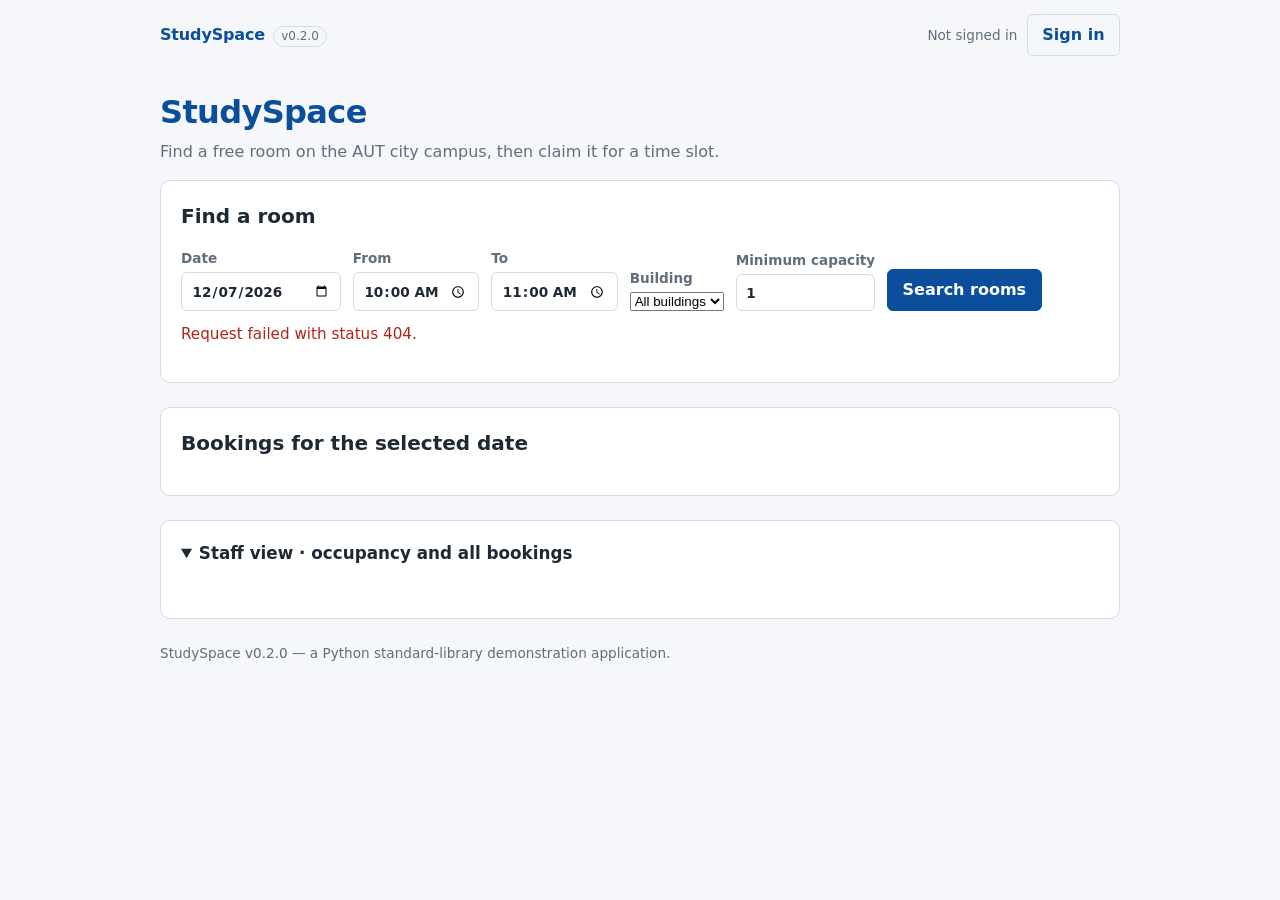
==== studyspace/web/index.html @ 30295f77 "feat(web): simplify the sign-in dialog" ====
<!DOCTYPE html>
<html lang="en-NZ">
<head>
  <meta charset="utf-8">
  <meta name="viewport" content="width=device-width, initial-scale=1">
  <title>StudySpace — find and book a study room</title>
  <link rel="stylesheet" href="styles.css">
</head>
<body>
  <header class="topbar">
    <div class="brand">
      <span class="brand-mark">StudySpace</span>
      <span class="version">v0.2.0</span>
    </div>
    <div class="identity">
      <span id="identity-label" class="identity-label">Not signed in</span>
      <button type="button" id="identity-button" class="ghost-button">Sign in</button>
      <button type="button" id="identity-signout" class="ghost-button" hidden>Sign out</button>
    </div>
  </header>

  <header class="site-header">
    <h1>StudySpace</h1>
    <p>Find a free room on the AUT city campus, then claim it for a time slot.</p>
  </header>

  <main>
    <section aria-labelledby="search-heading">
      <h2 id="search-heading">Find a room</h2>
      <form id="search-form" class="search-form">
        <label>Date
          <input type="date" id="search-date" required>
        </label>
        <label>From
          <input type="time" id="search-start" step="900" value="10:00" required>
        </label>
        <label>To
          <input type="time" id="search-end" step="900" value="11:00" required>
        </label>
        <label>Building
          <select id="search-building">
            <option value="">All buildings</option>
            <option value="WA">WA</option>
            <option value="WZ">WZ</option>
          </select>
        </label>
        <label>Minimum capacity
          <input type="number" id="search-capacity" min="1" max="10" value="1" required>
        </label>
        <button type="submit">Search rooms</button>
      </form>
      <p id="search-status" class="status" role="status"></p>
      <div id="room-results" class="card-grid"></div>
    </section>

    <section aria-labelledby="my-heading" id="my-section" hidden>
      <h2 id="my-heading">My bookings · <span id="my-date">the selected date</span></h2>
      <p id="my-status" class="status" role="status"></p>
      <div id="my-list"></div>
    </section>

    <section aria-labelledby="bookings-heading">
      <h2 id="bookings-heading">Bookings for <span id="bookings-date">the selected date</span></h2>
      <p id="bookings-status" class="status" role="status"></p>
      <div id="booking-list"></div>
    </section>

    <section aria-labelledby="staff-heading" class="staff-section">
      <details id="staff-panel" open>
        <summary id="staff-heading">Staff view · occupancy and all bookings</summary>
        <div id="staff-stats" class="stats"></div>
        <div id="staff-table" class="table-wrap"></div>
      </details>
    </section>
  </main>

  <dialog id="identity-dialog" aria-labelledby="identity-title">
    <form id="identity-form" method="dialog">
      <h2 id="identity-title">Sign in</h2>
      <label>Name
        <input type="text" id="identity-name" autocomplete="name" required>
      </label>
      <label>Email
        <input type="email" id="identity-email" autocomplete="email" required>
      </label>
      <div class="dialog-actions">
        <button type="button" id="identity-cancel">Cancel</button>
        <button type="submit" id="identity-save">Save</button>
      </div>
    </form>
  </dialog>

  <dialog id="room-dialog" aria-labelledby="room-title">
    <h2 id="room-title">Room details</h2>
    <dl id="room-details" class="detail-list"></dl>
    <div class="dialog-actions">
      <button type="button" id="room-close">Close</button>
      <button type="button" id="room-book">Book this room</button>
    </div>
  </dialog>

  <dialog id="booking-dialog" aria-labelledby="dialog-title">
    <form id="booking-form" method="dialog">
      <h2 id="dialog-title">Book <span id="dialog-room-name"></span></h2>
      <p id="dialog-slot" class="muted"></p>
      <label>Name
        <input type="text" id="booking-name" autocomplete="name" required>
      </label>
      <label>Email
        <input type="email" id="booking-email" autocomplete="email" required>
      </label>
      <p id="dialog-error" class="error" role="alert"></p>
      <div class="dialog-actions">
        <button type="button" id="dialog-cancel">Cancel</button>
        <button type="submit" id="dialog-submit">Confirm booking</button>
      </div>
    </form>
  </dialog>

  <footer class="site-footer">
    <p>StudySpace v0.2.0 — a Python standard-library demonstration application.</p>
  </footer>

  <script src="app.js"></script>
</body>
</html>
---- studyspace/web/styles.css ----
:root {
  --ink: #1f2933;
  --muted: #616e7c;
  --line: #d3dce6;
  --surface: #ffffff;
  --background: #f5f7fa;
  --accent: #0b4f9c;
  --accent-dark: #083a73;
  --danger: #b42318;
  --radius: 10px;
}

* {
  box-sizing: border-box;
}

body {
  margin: 0;
  padding: 0 1.25rem 3rem;
  background: var(--background);
  color: var(--ink);
  font-family: system-ui, -apple-system, "Segoe UI", Roboto, sans-serif;
  line-height: 1.5;
}

.site-header {
  max-width: 960px;
  margin: 0 auto;
  padding: 2rem 0 1rem;
}

.site-header h1 {
  margin: 0;
  font-size: 2rem;
  letter-spacing: -0.02em;
  color: var(--accent);
}

.site-header p {
  margin: 0.25rem 0 0;
  color: var(--muted);
}

main {
  max-width: 960px;
  margin: 0 auto;
}

section {
  background: var(--surface);
  border: 1px solid var(--line);
  border-radius: var(--radius);
  padding: 1.25rem;
  margin-bottom: 1.5rem;
}

h2 {
  margin-top: 0;
  font-size: 1.25rem;
}

.search-form {
  display: flex;
  flex-wrap: wrap;
  gap: 0.75rem;
  align-items: end;
}

.search-form label {
  display: flex;
  flex-direction: column;
  gap: 0.25rem;
  font-size: 0.85rem;
  font-weight: 600;
  color: var(--muted);
}

input,
button {
  font: inherit;
}

input {
  padding: 0.45rem 0.6rem;
  border: 1px solid var(--line);
  border-radius: 6px;
  background: var(--surface);
  color: var(--ink);
}

button {
  padding: 0.5rem 0.9rem;
  border: 1px solid var(--accent);
  border-radius: 6px;
  background: var(--accent);
  color: #ffffff;
  font-weight: 600;
  cursor: pointer;
}

button:hover {
  background: var(--accent-dark);
}

.card-grid {
  display: grid;
  grid-template-columns: repeat(auto-fill, minmax(220px, 1fr));
  gap: 0.9rem;
  margin-top: 1rem;
}

.room-card {
  border: 1px solid var(--line);
  border-radius: var(--radius);
  padding: 0.9rem;
  display: flex;
  flex-direction: column;
  gap: 0.35rem;
}

.room-card h3 {
  margin: 0;
  font-size: 1.05rem;
}

.room-card p {
  margin: 0;
}

.room-card button {
  margin-top: 0.4rem;
  align-self: start;
}

.booking-list {
  list-style: none;
  margin: 0.75rem 0 0;
  padding: 0;
  display: flex;
  flex-direction: column;
  gap: 0.4rem;
}

.booking-list li {
  display: flex;
  justify-content: space-between;
  align-items: center;
  gap: 1rem;
  padding: 0.5rem 0.7rem;
  border: 1px solid var(--line);
  border-radius: 6px;
}

.booking-list button {
  padding: 0.3rem 0.7rem;
  background: transparent;
  color: var(--danger);
  border-color: var(--danger);
}

.booking-list button:hover {
  background: var(--danger);
  color: #ffffff;
}

.status {
  margin: 0.75rem 0 0;
  color: var(--muted);
  font-size: 0.95rem;
}

.status.error,
.error {
  color: var(--danger);
}

.muted {
  color: var(--muted);
}

dialog {
  border: 1px solid var(--line);
  border-radius: var(--radius);
  padding: 1.5rem;
  width: min(420px, calc(100vw - 2rem));
}

dialog::backdrop {
  background: rgb(31 41 51 / 45%);
}

dialog h2 {
  margin-top: 0;
}

dialog label {
  display: flex;
  flex-direction: column;
  gap: 0.25rem;
  margin-bottom: 0.9rem;
  font-size: 0.9rem;
  font-weight: 600;
  color: var(--muted);
}

dialog input {
  width: 100%;
}

.dialog-actions {
  display: flex;
  justify-content: flex-end;
  gap: 0.6rem;
  margin-top: 0.5rem;
}

.dialog-actions button[type="button"] {
  background: transparent;
  color: var(--accent);
}

.site-footer {
  max-width: 960px;
  margin: 0 auto;
  color: var(--muted);
  font-size: 0.85rem;
}

@media (max-width: 640px) {
  .search-form label {
    flex: 1 1 45%;
  }

  .booking-list li {
    flex-direction: column;
    align-items: flex-start;
  }
}

/* ---------------------------------------------------------------- top bar */
.topbar {
  max-width: 960px;
  margin: 0 auto;
  padding: 0.9rem 0 0;
  display: flex;
  align-items: center;
  justify-content: space-between;
  gap: 1rem;
}

.brand {
  display: flex;
  align-items: baseline;
  gap: 0.5rem;
}

.brand-mark {
  font-weight: 700;
  color: var(--accent);
  letter-spacing: -0.01em;
}

.version {
  font-size: 0.75rem;
  color: var(--muted);
  border: 1px solid var(--line);
  border-radius: 999px;
  padding: 0.05rem 0.45rem;
}

.identity {
  display: flex;
  align-items: center;
  gap: 0.6rem;
}

.identity-label {
  font-size: 0.85rem;
  color: var(--muted);
}

.ghost-button {
  background: transparent;
  color: var(--accent);
  border-color: var(--line);
}

.ghost-button:hover {
  background: var(--accent);
  color: #ffffff;
  border-color: var(--accent);
}

/* ---------------------------------------------------------------- cards */
.card-actions {
  display: flex;
  gap: 0.5rem;
  margin-top: 0.4rem;
}

.card-actions button {
  margin-top: 0;
}

/* ---------------------------------------------------------------- staff view */
.staff-section summary {
  cursor: pointer;
  font-weight: 600;
  font-size: 1.05rem;
  color: var(--ink);
}

.stats {
  display: grid;
  grid-template-columns: repeat(auto-fit, minmax(150px, 1fr));
  gap: 0.8rem;
  margin: 1rem 0;
}

.stat-card {
  border: 1px solid var(--line);
  border-radius: var(--radius);
  padding: 0.8rem 0.9rem;
  display: flex;
  flex-direction: column;
  gap: 0.1rem;
}

.stat-card strong {
  font-size: 1.5rem;
  color: var(--accent);
}

.stat-card span {
  font-size: 0.85rem;
  color: var(--ink);
}

.stat-card small {
  font-size: 0.75rem;
  color: var(--muted);
}

.table-wrap {
  overflow-x: auto;
}

.data-table {
  width: 100%;
  border-collapse: collapse;
  font-size: 0.9rem;
}

.data-table th,
.data-table td {
  text-align: left;
  padding: 0.5rem 0.6rem;
  border-bottom: 1px solid var(--line);
  white-space: nowrap;
}

.data-table th {
  color: var(--muted);
  font-size: 0.8rem;
  text-transform: uppercase;
  letter-spacing: 0.03em;
}

.detail-list {
  display: grid;
  grid-template-columns: max-content 1fr;
  gap: 0.4rem 1rem;
  margin: 1rem 0;
}

.detail-list dt {
  color: var(--muted);
  font-weight: 600;
}

.detail-list dd {
  margin: 0;
}
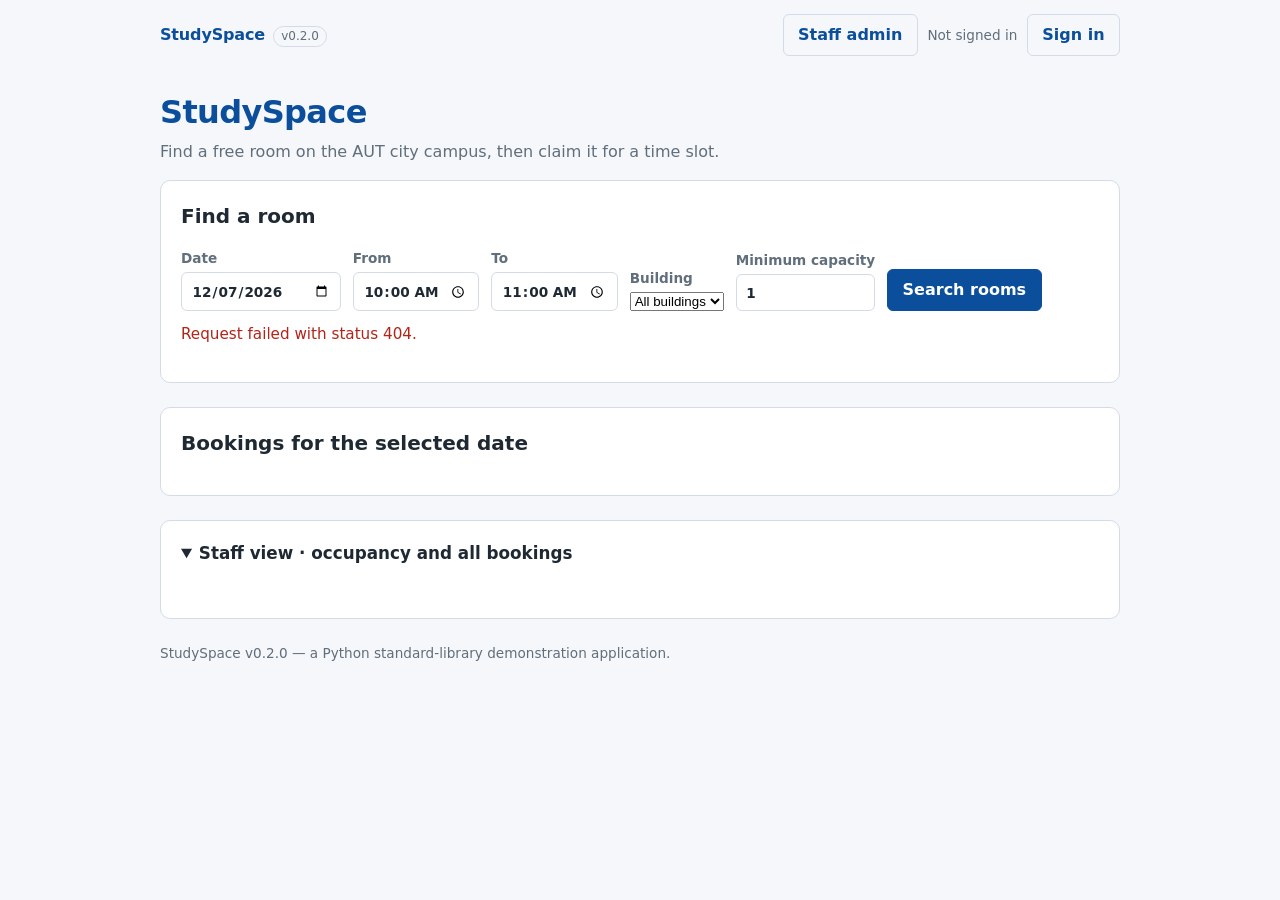
==== commit 2f0275bb: "feat(admin): add rooms and manage all bookings from a staff page" ====
--- a/studyspace/web/index.html
+++ b/studyspace/web/index.html
@@ -13,6 +13,7 @@
       <span class="version">v0.2.0</span>
     </div>
     <div class="identity">
+      <a class="ghost-button link-button" href="/admin.html">Staff admin</a>
       <span id="identity-label" class="identity-label">Not signed in</span>
       <button type="button" id="identity-button" class="ghost-button">Sign in</button>
       <button type="button" id="identity-signout" class="ghost-button" hidden>Sign out</button>
--- a/studyspace/web/styles.css
+++ b/studyspace/web/styles.css
@@ -381,3 +381,19 @@
 .detail-list dd {
   margin: 0;
 }
+
+.link-button {
+  text-decoration: none;
+  padding: 0.5rem 0.9rem;
+  border: 1px solid var(--line);
+  border-radius: 6px;
+  font-weight: 600;
+  color: var(--accent);
+  background: transparent;
+}
+
+.link-button:hover {
+  background: var(--accent);
+  color: #ffffff;
+  border-color: var(--accent);
+}
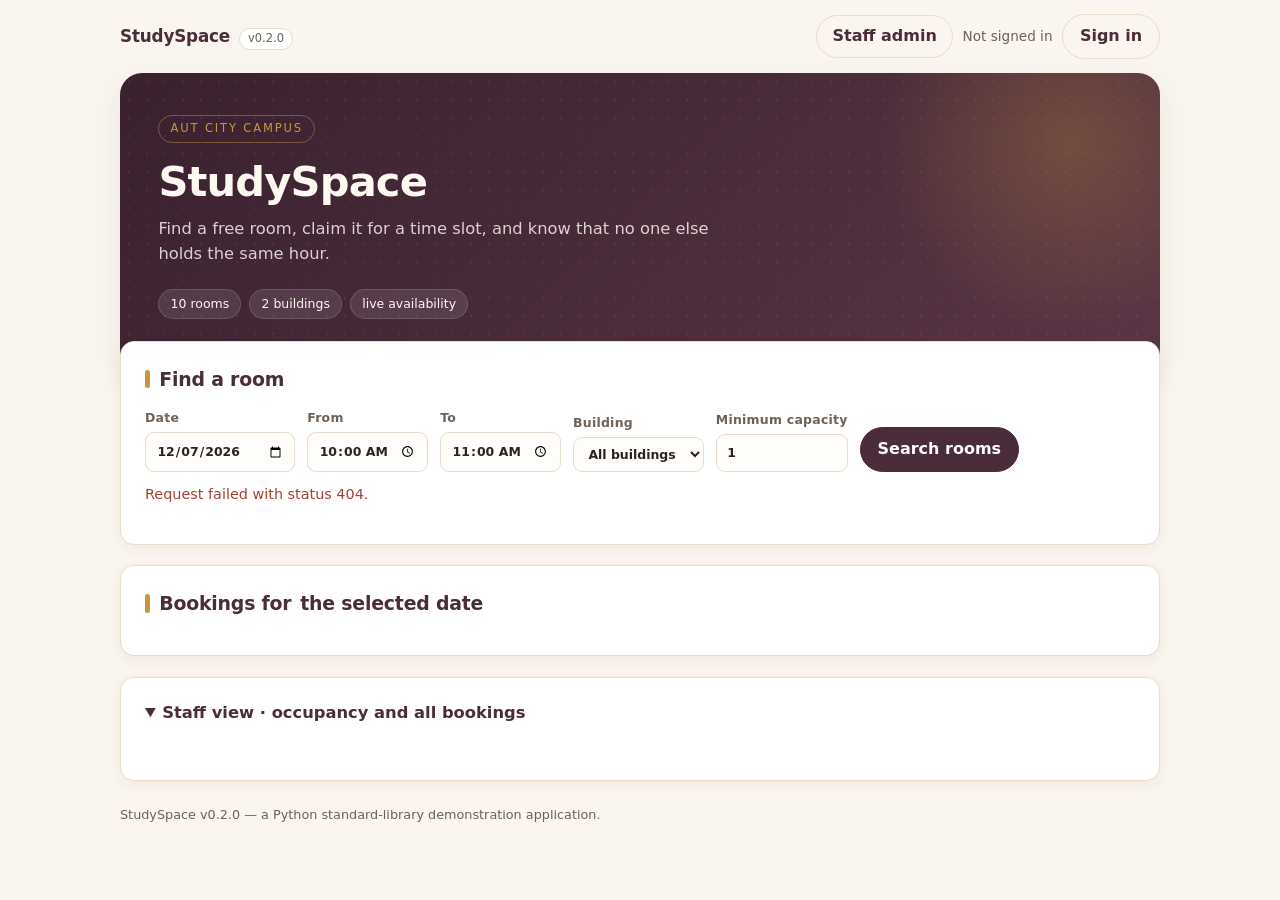
==== commit 4e3b0f1c: "style(web): warm palette, hero header and richer room cards" ====
--- a/studyspace/web/index.html
+++ b/studyspace/web/index.html
@@ -20,9 +20,17 @@
     </div>
   </header>
 
-  <header class="site-header">
-    <h1>StudySpace</h1>
-    <p>Find a free room on the AUT city campus, then claim it for a time slot.</p>
+  <header class="hero">
+    <div class="hero-inner">
+      <span class="eyebrow">AUT city campus</span>
+      <h1>StudySpace</h1>
+      <p>Find a free room, claim it for a time slot, and know that no one else holds the same hour.</p>
+      <div class="hero-facts">
+        <span>10 rooms</span>
+        <span>2 buildings</span>
+        <span>live availability</span>
+      </div>
+    </div>
   </header>
 
   <main>
--- a/studyspace/web/styles.css
+++ b/studyspace/web/styles.css
@@ -1,13 +1,17 @@
 :root {
-  --ink: #1f2933;
-  --muted: #616e7c;
-  --line: #d3dce6;
+  --ink: #2a2420;
+  --muted: #6e6257;
+  --line: #e8dccb;
   --surface: #ffffff;
-  --background: #f5f7fa;
-  --accent: #0b4f9c;
-  --accent-dark: #083a73;
-  --danger: #b42318;
-  --radius: 10px;
+  --background: #faf5ee;
+  --primary: #4a2c3a;
+  --primary-dark: #35202a;
+  --accent: #c9963f;
+  --accent-soft: #f3e6cd;
+  --danger: #a6402f;
+  --radius: 14px;
+  --shadow: 0 10px 30px rgb(74 44 58 / 8%);
+  --shadow-soft: 0 4px 14px rgb(74 44 58 / 6%);
 }
 
 * {
@@ -19,46 +23,172 @@
   padding: 0 1.25rem 3rem;
   background: var(--background);
   color: var(--ink);
-  font-family: system-ui, -apple-system, "Segoe UI", Roboto, sans-serif;
-  line-height: 1.5;
-}
-
-.site-header {
-  max-width: 960px;
+  font-family: "Segoe UI", system-ui, -apple-system, Roboto, sans-serif;
+  line-height: 1.55;
+}
+
+/* ---------------------------------------------------------------- top bar */
+.topbar {
+  max-width: 1040px;
   margin: 0 auto;
-  padding: 2rem 0 1rem;
-}
-
-.site-header h1 {
+  padding: 0.9rem 0;
+  display: flex;
+  align-items: center;
+  justify-content: space-between;
+  gap: 1rem;
+}
+
+.brand {
+  display: flex;
+  align-items: baseline;
+  gap: 0.55rem;
+}
+
+.brand-mark {
+  font-weight: 700;
+  font-size: 1.05rem;
+  color: var(--primary);
+  letter-spacing: -0.01em;
+}
+
+.version {
+  font-size: 0.72rem;
+  color: var(--muted);
+  border: 1px solid var(--line);
+  border-radius: 999px;
+  padding: 0.05rem 0.5rem;
+  background: var(--surface);
+}
+
+.identity {
+  display: flex;
+  align-items: center;
+  gap: 0.6rem;
+}
+
+.identity-label {
+  font-size: 0.85rem;
+  color: var(--muted);
+}
+
+/* ---------------------------------------------------------------- hero */
+.hero {
+  position: relative;
+  overflow: hidden;
+  border-radius: 22px;
+  background: linear-gradient(135deg, #3a2130 0%, #4a2c3a 55%, #5a3546 100%);
+  color: #fdf8f0;
+  padding: 2.6rem 2.4rem 3.6rem;
+  max-width: 1040px;
+  margin: 0 auto;
+  box-shadow: var(--shadow);
+}
+
+.hero::before {
+  content: "";
+  position: absolute;
+  inset: 0;
+  background-image: radial-gradient(rgb(201 150 63 / 22%) 1px, transparent 1px);
+  background-size: 18px 18px;
+  opacity: 0.55;
+  pointer-events: none;
+}
+
+.hero::after {
+  content: "";
+  position: absolute;
+  right: -120px;
+  top: -140px;
+  width: 420px;
+  height: 420px;
+  border-radius: 50%;
+  background: radial-gradient(circle, rgb(201 150 63 / 28%), transparent 65%);
+  pointer-events: none;
+}
+
+.hero-inner {
+  position: relative;
+  z-index: 1;
+  max-width: 720px;
+}
+
+.eyebrow {
+  display: inline-block;
+  font-size: 0.72rem;
+  letter-spacing: 0.16em;
+  text-transform: uppercase;
+  color: var(--accent);
+  border: 1px solid rgb(201 150 63 / 45%);
+  border-radius: 999px;
+  padding: 0.25rem 0.7rem;
+  margin-bottom: 1rem;
+}
+
+.hero h1 {
   margin: 0;
-  font-size: 2rem;
+  font-size: 2.6rem;
   letter-spacing: -0.02em;
-  color: var(--accent);
-}
-
-.site-header p {
-  margin: 0.25rem 0 0;
-  color: var(--muted);
+  line-height: 1.1;
+}
+
+.hero p {
+  margin: 0.7rem 0 0;
+  color: rgb(253 248 240 / 82%);
+  font-size: 1.02rem;
+  max-width: 560px;
+}
+
+.hero-facts {
+  display: flex;
+  flex-wrap: wrap;
+  gap: 0.5rem;
+  margin-top: 1.4rem;
+}
+
+.hero-facts span {
+  font-size: 0.78rem;
+  padding: 0.28rem 0.7rem;
+  border-radius: 999px;
+  background: rgb(255 255 255 / 10%);
+  border: 1px solid rgb(255 255 255 / 14%);
 }
 
 main {
-  max-width: 960px;
-  margin: 0 auto;
-}
-
+  max-width: 1040px;
+  margin: -2.2rem auto 0;
+  position: relative;
+  z-index: 2;
+}
+
+/* ---------------------------------------------------------------- sections */
 section {
   background: var(--surface);
   border: 1px solid var(--line);
   border-radius: var(--radius);
-  padding: 1.25rem;
-  margin-bottom: 1.5rem;
+  padding: 1.4rem 1.5rem;
+  margin-bottom: 1.3rem;
+  box-shadow: var(--shadow-soft);
 }
 
 h2 {
-  margin-top: 0;
-  font-size: 1.25rem;
-}
-
+  margin: 0 0 0.9rem;
+  font-size: 1.18rem;
+  letter-spacing: -0.01em;
+  color: var(--primary);
+  display: flex;
+  align-items: center;
+  gap: 0.55rem;
+}
+
+h2::before {
+  content: "";
+  width: 0.34rem;
+  height: 1.15rem;
+  border-radius: 999px;
+  background: var(--accent);
+}
+
+/* ---------------------------------------------------------------- form */
 .search-form {
   display: flex;
   flex-wrap: wrap;
@@ -69,76 +199,163 @@
 .search-form label {
   display: flex;
   flex-direction: column;
-  gap: 0.25rem;
-  font-size: 0.85rem;
-  font-weight: 600;
+  gap: 0.3rem;
+  font-size: 0.78rem;
+  font-weight: 600;
+  letter-spacing: 0.02em;
   color: var(--muted);
 }
 
 input,
+button,
+select {
+  font: inherit;
+}
+
+input,
+select {
+  padding: 0.5rem 0.65rem;
+  border: 1px solid var(--line);
+  border-radius: 9px;
+  background: #fffdf9;
+  color: var(--ink);
+}
+
+input:focus,
+select:focus {
+  outline: 2px solid rgb(201 150 63 / 35%);
+  border-color: var(--accent);
+}
+
 button {
-  font: inherit;
-}
-
-input {
-  padding: 0.45rem 0.6rem;
-  border: 1px solid var(--line);
-  border-radius: 6px;
-  background: var(--surface);
-  color: var(--ink);
-}
-
-button {
-  padding: 0.5rem 0.9rem;
-  border: 1px solid var(--accent);
-  border-radius: 6px;
-  background: var(--accent);
-  color: #ffffff;
+  padding: 0.55rem 1.05rem;
+  border: 1px solid var(--primary);
+  border-radius: 999px;
+  background: var(--primary);
+  color: #fff;
   font-weight: 600;
   cursor: pointer;
+  transition: transform 0.12s ease, background 0.12s ease;
 }
 
 button:hover {
-  background: var(--accent-dark);
-}
-
+  background: var(--primary-dark);
+  transform: translateY(-1px);
+}
+
+.ghost-button {
+  background: transparent;
+  color: var(--primary);
+  border-color: var(--line);
+}
+
+.ghost-button:hover {
+  background: var(--primary);
+  color: #fff;
+  border-color: var(--primary);
+}
+
+.link-button {
+  text-decoration: none;
+  padding: 0.5rem 0.95rem;
+  border: 1px solid var(--line);
+  border-radius: 999px;
+  font-weight: 600;
+  color: var(--primary);
+  background: transparent;
+}
+
+.link-button:hover {
+  background: var(--primary);
+  color: #fff;
+  border-color: var(--primary);
+}
+
+/* ---------------------------------------------------------------- room cards */
 .card-grid {
   display: grid;
-  grid-template-columns: repeat(auto-fill, minmax(220px, 1fr));
+  grid-template-columns: repeat(auto-fill, minmax(260px, 1fr));
   gap: 0.9rem;
   margin-top: 1rem;
 }
 
 .room-card {
-  border: 1px solid var(--line);
-  border-radius: var(--radius);
-  padding: 0.9rem;
+  position: relative;
+  border: 1px solid var(--line);
+  border-radius: 16px;
+  padding: 1rem 1rem 0.9rem;
   display: flex;
   flex-direction: column;
   gap: 0.35rem;
+  background: #fffdf9;
+  transition: transform 0.15s ease, box-shadow 0.15s ease;
+}
+
+.room-card:hover {
+  transform: translateY(-3px);
+  box-shadow: var(--shadow-soft);
 }
 
 .room-card h3 {
   margin: 0;
-  font-size: 1.05rem;
+  font-size: 1.02rem;
+  color: var(--primary);
+  padding-right: 3.2rem;
 }
 
 .room-card p {
   margin: 0;
-}
-
-.room-card button {
-  margin-top: 0.4rem;
-  align-self: start;
-}
-
+  font-size: 0.9rem;
+  color: var(--ink);
+}
+
+.room-card .muted {
+  display: flex;
+  flex-wrap: wrap;
+  gap: 0.3rem;
+  font-size: 0.78rem;
+}
+
+.chip {
+  display: inline-block;
+  padding: 0.12rem 0.5rem;
+  border-radius: 999px;
+  background: var(--accent-soft);
+  color: #7a5a1f;
+  font-size: 0.72rem;
+  border: 1px solid #ecd9b3;
+}
+
+.capacity-chip {
+  position: absolute;
+  top: 0.85rem;
+  right: 0.9rem;
+  background: var(--primary);
+  color: #fff;
+  border: 0;
+  font-weight: 600;
+}
+
+.card-actions {
+  display: flex;
+  gap: 0.5rem;
+  margin-top: 0.55rem;
+}
+
+.card-actions button {
+  margin-top: 0;
+  padding: 0.42rem 0.85rem;
+  font-size: 0.85rem;
+}
+
+/* ---------------------------------------------------------------- lists */
 .booking-list {
   list-style: none;
   margin: 0.75rem 0 0;
   padding: 0;
   display: flex;
   flex-direction: column;
-  gap: 0.4rem;
+  gap: 0.45rem;
 }
 
 .booking-list li {
@@ -146,13 +363,14 @@
   justify-content: space-between;
   align-items: center;
   gap: 1rem;
-  padding: 0.5rem 0.7rem;
-  border: 1px solid var(--line);
-  border-radius: 6px;
+  padding: 0.6rem 0.8rem;
+  border: 1px solid var(--line);
+  border-radius: 10px;
+  background: #fffdf9;
 }
 
 .booking-list button {
-  padding: 0.3rem 0.7rem;
+  padding: 0.32rem 0.8rem;
   background: transparent;
   color: var(--danger);
   border-color: var(--danger);
@@ -160,13 +378,13 @@
 
 .booking-list button:hover {
   background: var(--danger);
-  color: #ffffff;
+  color: #fff;
 }
 
 .status {
-  margin: 0.75rem 0 0;
-  color: var(--muted);
-  font-size: 0.95rem;
+  margin: 0.7rem 0 0;
+  color: var(--muted);
+  font-size: 0.9rem;
 }
 
 .status.error,
@@ -178,27 +396,34 @@
   color: var(--muted);
 }
 
+/* ---------------------------------------------------------------- dialogs */
 dialog {
   border: 1px solid var(--line);
-  border-radius: var(--radius);
-  padding: 1.5rem;
-  width: min(420px, calc(100vw - 2rem));
+  border-radius: 18px;
+  padding: 1.6rem;
+  width: min(430px, calc(100vw - 2rem));
+  box-shadow: 0 30px 60px rgb(42 36 32 / 22%);
 }
 
 dialog::backdrop {
-  background: rgb(31 41 51 / 45%);
+  background: rgb(42 36 32 / 45%);
+  backdrop-filter: blur(2px);
 }
 
 dialog h2 {
   margin-top: 0;
 }
 
+dialog h2::before {
+  display: none;
+}
+
 dialog label {
   display: flex;
   flex-direction: column;
-  gap: 0.25rem;
+  gap: 0.3rem;
   margin-bottom: 0.9rem;
-  font-size: 0.9rem;
+  font-size: 0.85rem;
   font-weight: 600;
   color: var(--muted);
 }
@@ -211,103 +436,36 @@
   display: flex;
   justify-content: flex-end;
   gap: 0.6rem;
-  margin-top: 0.5rem;
+  margin-top: 0.6rem;
 }
 
 .dialog-actions button[type="button"] {
   background: transparent;
-  color: var(--accent);
-}
-
-.site-footer {
-  max-width: 960px;
-  margin: 0 auto;
-  color: var(--muted);
-  font-size: 0.85rem;
-}
-
-@media (max-width: 640px) {
-  .search-form label {
-    flex: 1 1 45%;
-  }
-
-  .booking-list li {
-    flex-direction: column;
-    align-items: flex-start;
-  }
-}
-
-/* ---------------------------------------------------------------- top bar */
-.topbar {
-  max-width: 960px;
-  margin: 0 auto;
-  padding: 0.9rem 0 0;
-  display: flex;
-  align-items: center;
-  justify-content: space-between;
-  gap: 1rem;
-}
-
-.brand {
-  display: flex;
-  align-items: baseline;
-  gap: 0.5rem;
-}
-
-.brand-mark {
-  font-weight: 700;
-  color: var(--accent);
-  letter-spacing: -0.01em;
-}
-
-.version {
-  font-size: 0.75rem;
-  color: var(--muted);
-  border: 1px solid var(--line);
-  border-radius: 999px;
-  padding: 0.05rem 0.45rem;
-}
-
-.identity {
-  display: flex;
-  align-items: center;
-  gap: 0.6rem;
-}
-
-.identity-label {
-  font-size: 0.85rem;
-  color: var(--muted);
-}
-
-.ghost-button {
-  background: transparent;
-  color: var(--accent);
-  border-color: var(--line);
-}
-
-.ghost-button:hover {
-  background: var(--accent);
-  color: #ffffff;
-  border-color: var(--accent);
-}
-
-/* ---------------------------------------------------------------- cards */
-.card-actions {
-  display: flex;
-  gap: 0.5rem;
-  margin-top: 0.4rem;
-}
-
-.card-actions button {
-  margin-top: 0;
-}
-
-/* ---------------------------------------------------------------- staff view */
+  color: var(--primary);
+}
+
+.detail-list {
+  display: grid;
+  grid-template-columns: max-content 1fr;
+  gap: 0.45rem 1rem;
+  margin: 1rem 0;
+}
+
+.detail-list dt {
+  color: var(--muted);
+  font-weight: 600;
+}
+
+.detail-list dd {
+  margin: 0;
+}
+
+/* ---------------------------------------------------------------- staff */
 .staff-section summary {
   cursor: pointer;
   font-weight: 600;
-  font-size: 1.05rem;
-  color: var(--ink);
+  font-size: 1.02rem;
+  color: var(--primary);
 }
 
 .stats {
@@ -319,25 +477,27 @@
 
 .stat-card {
   border: 1px solid var(--line);
-  border-radius: var(--radius);
-  padding: 0.8rem 0.9rem;
+  border-top: 3px solid var(--accent);
+  border-radius: 12px;
+  padding: 0.85rem 0.95rem;
   display: flex;
   flex-direction: column;
   gap: 0.1rem;
+  background: #fffdf9;
 }
 
 .stat-card strong {
-  font-size: 1.5rem;
-  color: var(--accent);
+  font-size: 1.6rem;
+  color: var(--primary);
 }
 
 .stat-card span {
-  font-size: 0.85rem;
+  font-size: 0.82rem;
   color: var(--ink);
 }
 
 .stat-card small {
-  font-size: 0.75rem;
+  font-size: 0.74rem;
   color: var(--muted);
 }
 
@@ -348,52 +508,74 @@
 .data-table {
   width: 100%;
   border-collapse: collapse;
-  font-size: 0.9rem;
+  font-size: 0.88rem;
 }
 
 .data-table th,
 .data-table td {
   text-align: left;
-  padding: 0.5rem 0.6rem;
+  padding: 0.55rem 0.65rem;
   border-bottom: 1px solid var(--line);
   white-space: nowrap;
 }
 
 .data-table th {
+  color: #fff;
+  background: var(--primary);
+  font-size: 0.72rem;
+  text-transform: uppercase;
+  letter-spacing: 0.05em;
+}
+
+.data-table tbody tr:nth-child(even) {
+  background: #fbf6ee;
+}
+
+.site-footer {
+  max-width: 1040px;
+  margin: 1.5rem auto 0;
   color: var(--muted);
   font-size: 0.8rem;
-  text-transform: uppercase;
-  letter-spacing: 0.03em;
-}
-
-.detail-list {
-  display: grid;
-  grid-template-columns: max-content 1fr;
-  gap: 0.4rem 1rem;
-  margin: 1rem 0;
-}
-
-.detail-list dt {
-  color: var(--muted);
-  font-weight: 600;
-}
-
-.detail-list dd {
+}
+
+@media (max-width: 640px) {
+  .hero {
+    padding: 2rem 1.4rem 3rem;
+  }
+
+  .hero h1 {
+    font-size: 2rem;
+  }
+
+  .search-form label {
+    flex: 1 1 45%;
+  }
+
+  .booking-list li {
+    flex-direction: column;
+    align-items: flex-start;
+  }
+}
+
+/* ---------------------------------------------------------------- simple page header */
+.site-header {
+  max-width: 1040px;
+  margin: 0 auto;
+  padding: 1.6rem 0 1.4rem;
+}
+
+.site-header h1 {
   margin: 0;
-}
-
-.link-button {
-  text-decoration: none;
-  padding: 0.5rem 0.9rem;
-  border: 1px solid var(--line);
-  border-radius: 6px;
-  font-weight: 600;
-  color: var(--accent);
-  background: transparent;
-}
-
-.link-button:hover {
-  background: var(--accent);
-  color: #ffffff;
-  border-color: var(--accent);
-}
+  font-size: 2.1rem;
+  color: var(--primary);
+  letter-spacing: -0.02em;
+}
+
+.site-header p {
+  margin: 0.35rem 0 0;
+  color: var(--muted);
+}
+
+.admin-main {
+  margin-top: 0;
+}
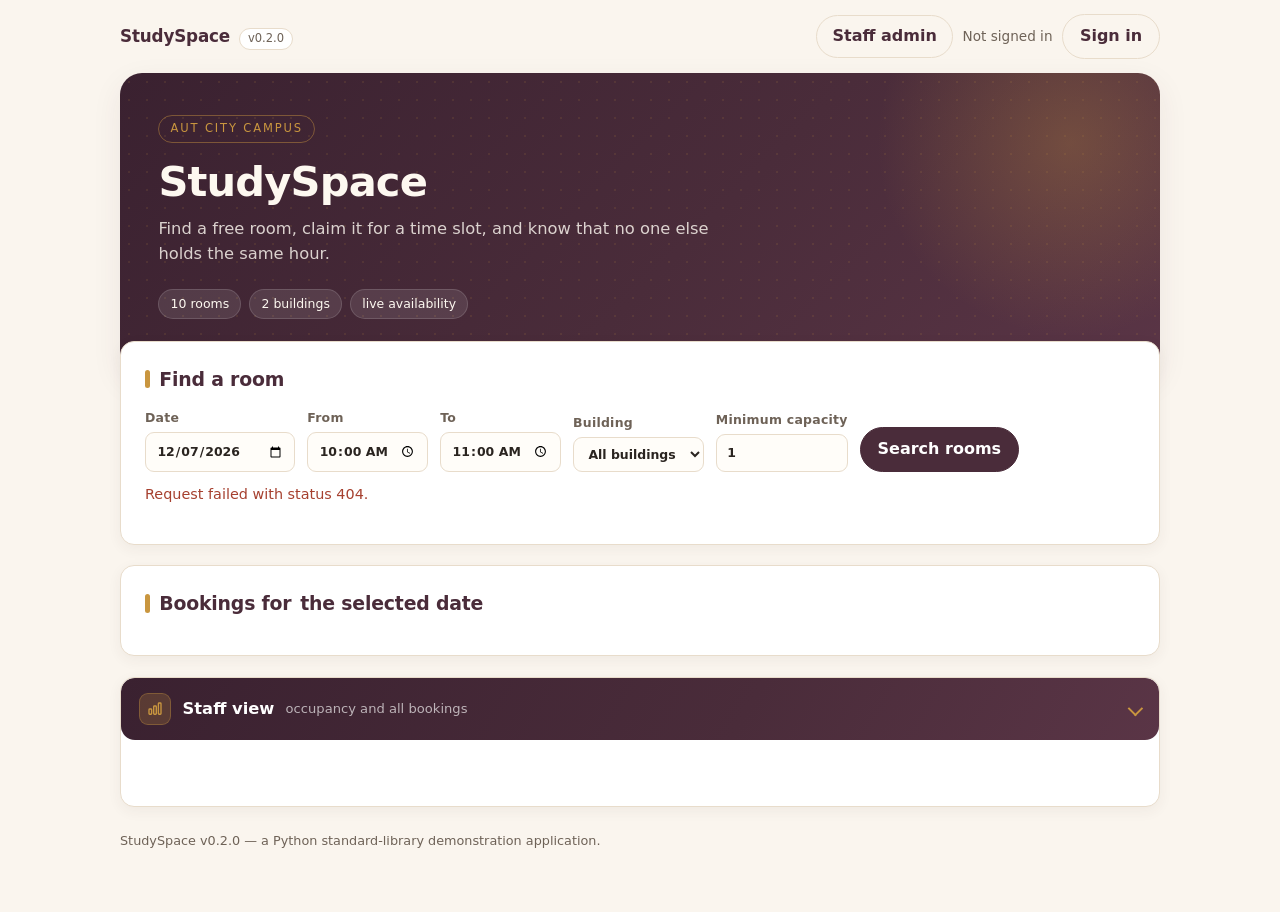
==== commit 80d34087: "style(web): give the staff view a distinct header bar" ====
--- a/studyspace/web/index.html
+++ b/studyspace/web/index.html
@@ -14,6 +14,9 @@
     </div>
     <div class="identity">
       <a class="ghost-button link-button" href="/admin.html">Staff admin</a>
+      <button type="button" id="notif-button" class="ghost-button" hidden>
+        Notifications <span id="notif-badge" class="badge" hidden>0</span>
+      </button>
       <span id="identity-label" class="identity-label">Not signed in</span>
       <button type="button" id="identity-button" class="ghost-button">Sign in</button>
       <button type="button" id="identity-signout" class="ghost-button" hidden>Sign out</button>
@@ -32,6 +35,8 @@
       </div>
     </div>
   </header>
+
+  <div id="toast" class="toast" hidden></div>
 
   <main>
     <section aria-labelledby="search-heading">
@@ -60,6 +65,11 @@
       </form>
       <p id="search-status" class="status" role="status"></p>
       <div id="room-results" class="card-grid"></div>
+      <div id="taken-section" hidden>
+        <h3 class="taken-heading">Not available in this window</h3>
+        <p class="muted">These rooms are taken. Join the waitlist and the slot is booked for you if it is cancelled.</p>
+        <div id="taken-list" class="taken-list"></div>
+      </div>
     </section>
 
     <section aria-labelledby="my-heading" id="my-section" hidden>
@@ -76,12 +86,29 @@
 
     <section aria-labelledby="staff-heading" class="staff-section">
       <details id="staff-panel" open>
-        <summary id="staff-heading">Staff view · occupancy and all bookings</summary>
-        <div id="staff-stats" class="stats"></div>
-        <div id="staff-table" class="table-wrap"></div>
+        <summary id="staff-heading">
+          <span class="staff-icon" aria-hidden="true">
+            <svg viewBox="0 0 24 24" width="18" height="18" fill="none" stroke="currentColor" stroke-width="1.8">
+              <rect x="4" y="12" width="3.5" height="7" rx="1"></rect>
+              <rect x="10.25" y="8" width="3.5" height="11" rx="1"></rect>
+              <rect x="16.5" y="4" width="3.5" height="15" rx="1"></rect>
+            </svg>
+          </span>
+          <span class="staff-title">Staff view</span>
+          <span class="staff-sub">occupancy and all bookings</span>
+        </summary>
+        <div class="staff-body">
+          <div id="staff-stats" class="stats"></div>
+          <div id="staff-table" class="table-wrap"></div>
+        </div>
       </details>
     </section>
   </main>
+
+  <div id="notif-panel" class="notif-panel" hidden>
+    <h3>Notifications</h3>
+    <div id="notif-list"></div>
+  </div>
 
   <dialog id="identity-dialog" aria-labelledby="identity-title">
     <form id="identity-form" method="dialog">
@@ -119,6 +146,7 @@
         <input type="email" id="booking-email" autocomplete="email" required>
       </label>
       <p id="dialog-error" class="error" role="alert"></p>
+      <div id="dialog-alternatives" class="alternatives"></div>
       <div class="dialog-actions">
         <button type="button" id="dialog-cancel">Cancel</button>
         <button type="submit" id="dialog-submit">Confirm booking</button>
--- a/studyspace/web/styles.css
+++ b/studyspace/web/styles.css
@@ -461,11 +461,70 @@
 }
 
 /* ---------------------------------------------------------------- staff */
+.staff-section {
+  padding: 0;
+  overflow: hidden;
+}
+
 .staff-section summary {
+  list-style: none;
   cursor: pointer;
-  font-weight: 600;
+  display: flex;
+  align-items: center;
+  gap: 0.7rem;
+  padding: 0.95rem 1.15rem;
+  background: linear-gradient(120deg, #3a2130 0%, #4a2c3a 60%, #5a3546 100%);
+  color: #fff;
+  border-radius: 14px;
+}
+
+.staff-section summary::-webkit-details-marker {
+  display: none;
+}
+
+.staff-section summary::after {
+  content: "";
+  margin-left: auto;
+  width: 0.55rem;
+  height: 0.55rem;
+  border-right: 2px solid var(--accent);
+  border-bottom: 2px solid var(--accent);
+  transform: rotate(45deg);
+  transition: transform 0.2s ease;
+}
+
+.staff-section[open] summary::after {
+  transform: rotate(-135deg);
+}
+
+.staff-section[open] summary {
+  border-radius: 14px 14px 0 0;
+}
+
+.staff-icon {
+  width: 2rem;
+  height: 2rem;
+  border-radius: 9px;
+  display: grid;
+  place-items: center;
+  background: rgb(201 150 63 / 22%);
+  border: 1px solid rgb(201 150 63 / 35%);
+  color: var(--accent);
+  flex: none;
+}
+
+.staff-title {
+  font-weight: 700;
   font-size: 1.02rem;
-  color: var(--primary);
+}
+
+.staff-sub {
+  font-size: 0.82rem;
+  color: rgb(255 255 255 / 65%);
+}
+
+.staff-body {
+  padding: 1rem 1.15rem 1.15rem;
 }
 
 .stats {
@@ -579,3 +638,116 @@
 .admin-main {
   margin-top: 0;
 }
+
+/* ---------------------------------------------------------------- alternatives */
+.alternatives {
+  display: flex;
+  flex-direction: column;
+  gap: 0.45rem;
+  margin-top: 0.7rem;
+}
+
+.alternatives button {
+  text-align: left;
+  border-radius: 10px;
+  padding: 0.5rem 0.75rem;
+  font-size: 0.86rem;
+}
+
+.alternative-note {
+  margin: 0;
+  font-size: 0.85rem;
+  color: var(--muted);
+}
+
+/* ---------------------------------------------------------------- taken rooms */
+.taken-heading {
+  margin: 1.4rem 0 0.2rem;
+  font-size: 0.98rem;
+  color: var(--primary);
+}
+
+.taken-list {
+  display: flex;
+  flex-direction: column;
+  gap: 0.45rem;
+  margin-top: 0.6rem;
+}
+
+.taken-item {
+  display: flex;
+  justify-content: space-between;
+  align-items: center;
+  gap: 1rem;
+  padding: 0.55rem 0.8rem;
+  border: 1px dashed var(--line);
+  border-radius: 10px;
+  background: #fbf6ee;
+  font-size: 0.9rem;
+}
+
+.taken-item button {
+  padding: 0.32rem 0.8rem;
+  font-size: 0.82rem;
+}
+
+/* ---------------------------------------------------------------- notifications */
+.badge {
+  display: inline-block;
+  min-width: 1.1rem;
+  padding: 0 0.3rem;
+  border-radius: 999px;
+  background: var(--danger);
+  color: #fff;
+  font-size: 0.7rem;
+  text-align: center;
+  margin-left: 0.25rem;
+}
+
+.notif-panel {
+  position: fixed;
+  right: 1.5rem;
+  top: 3.6rem;
+  width: min(360px, calc(100vw - 2rem));
+  max-height: 60vh;
+  overflow-y: auto;
+  background: var(--surface);
+  border: 1px solid var(--line);
+  border-radius: 14px;
+  padding: 1rem 1.1rem;
+  box-shadow: 0 20px 50px rgb(42 36 32 / 18%);
+  z-index: 20;
+}
+
+.notif-panel h3 {
+  margin: 0 0 0.6rem;
+  font-size: 0.95rem;
+  color: var(--primary);
+}
+
+.notif-item {
+  margin: 0 0 0.5rem;
+  font-size: 0.86rem;
+  color: var(--ink);
+  padding-bottom: 0.5rem;
+  border-bottom: 1px solid var(--line);
+}
+
+.notif-item.unread {
+  font-weight: 600;
+}
+
+.toast {
+  position: fixed;
+  left: 50%;
+  bottom: 1.6rem;
+  transform: translateX(-50%);
+  max-width: min(520px, calc(100vw - 2rem));
+  background: var(--primary);
+  color: #fff;
+  padding: 0.75rem 1.1rem;
+  border-radius: 12px;
+  box-shadow: var(--shadow);
+  font-size: 0.9rem;
+  z-index: 30;
+}
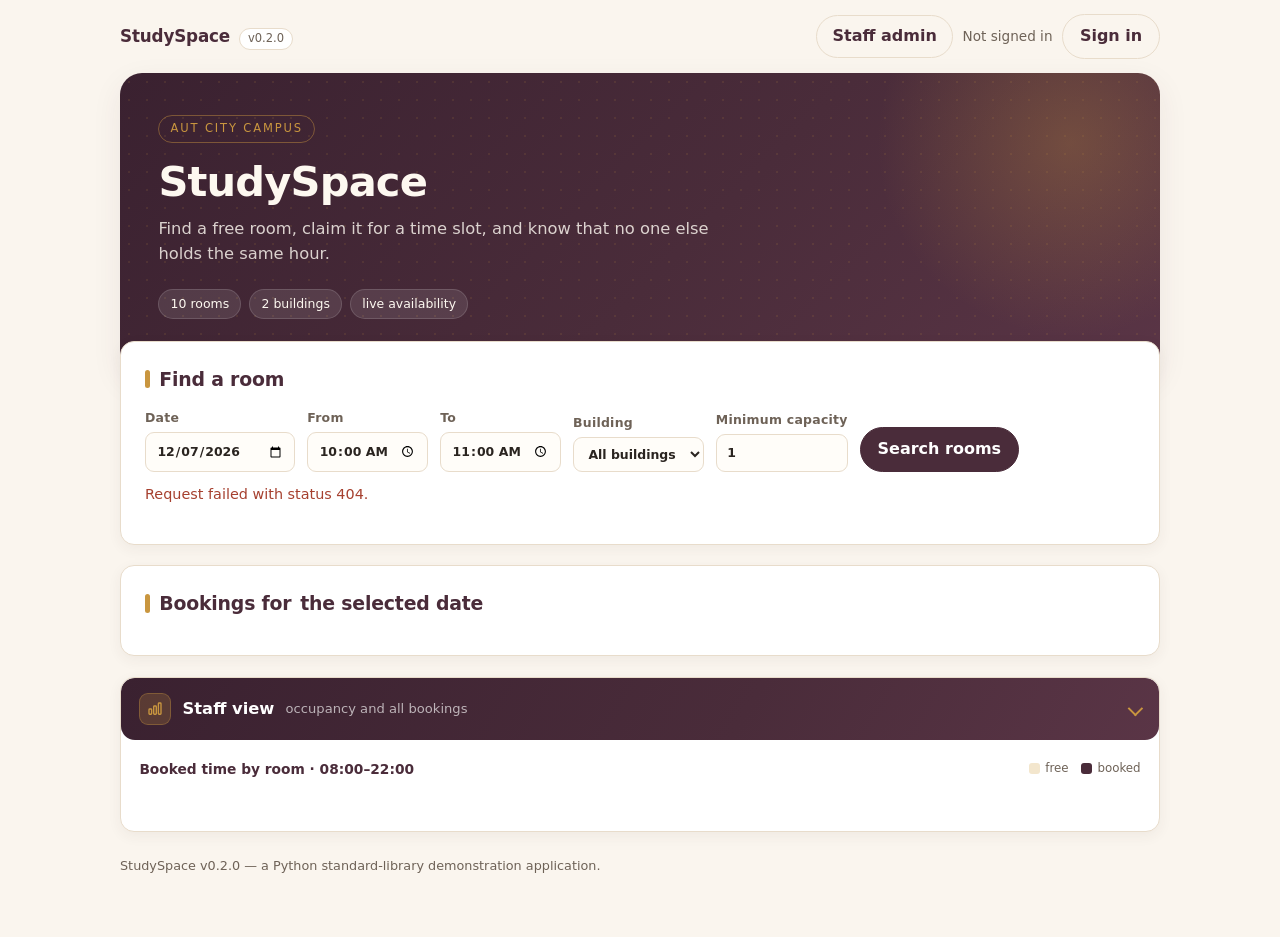
==== commit ad462a75: "feat(web): add a room-by-hour occupancy heatmap to the staff view" ====
--- a/studyspace/web/index.html
+++ b/studyspace/web/index.html
@@ -98,6 +98,14 @@
           <span class="staff-sub">occupancy and all bookings</span>
         </summary>
         <div class="staff-body">
+          <div class="heatmap-head">
+            <span class="heatmap-title">Booked time by room · 08:00–22:00</span>
+            <span class="heatmap-legend">
+              <i class="swatch free"></i> free
+              <i class="swatch booked"></i> booked
+            </span>
+          </div>
+          <div id="staff-heatmap" class="heatmap"></div>
           <div id="staff-stats" class="stats"></div>
           <div id="staff-table" class="table-wrap"></div>
         </div>
--- a/studyspace/web/styles.css
+++ b/studyspace/web/styles.css
@@ -751,3 +751,78 @@
   font-size: 0.9rem;
   z-index: 30;
 }
+
+/* ---------------------------------------------------------------- heatmap */
+.heatmap-head {
+  display: flex;
+  flex-wrap: wrap;
+  align-items: baseline;
+  justify-content: space-between;
+  gap: 0.6rem;
+  margin: 0.2rem 0 0.6rem;
+}
+
+.heatmap-title {
+  font-size: 0.86rem;
+  font-weight: 600;
+  color: var(--primary);
+}
+
+.heatmap-legend {
+  font-size: 0.74rem;
+  color: var(--muted);
+  display: inline-flex;
+  align-items: center;
+  gap: 0.35rem;
+}
+
+.swatch {
+  display: inline-block;
+  width: 0.7rem;
+  height: 0.7rem;
+  border-radius: 3px;
+  margin-left: 0.4rem;
+}
+
+.swatch.free {
+  background: #f3e6cd;
+}
+
+.swatch.booked {
+  background: var(--primary);
+}
+
+.heatmap-grid {
+  display: grid;
+  gap: 2px;
+  align-items: center;
+  margin-bottom: 1.1rem;
+}
+
+.hm-corner {
+  font-size: 0.68rem;
+  color: var(--muted);
+}
+
+.hm-hour {
+  font-size: 0.62rem;
+  color: var(--muted);
+  text-align: center;
+  letter-spacing: 0.02em;
+}
+
+.hm-label {
+  font-size: 0.68rem;
+  color: var(--muted);
+  white-space: nowrap;
+}
+
+.hm-cell {
+  height: 14px;
+  border-radius: 3px;
+  background: #f3e6cd;
+}
+
+.hm-cell.booked {
+  background: var(--primary);
+}
